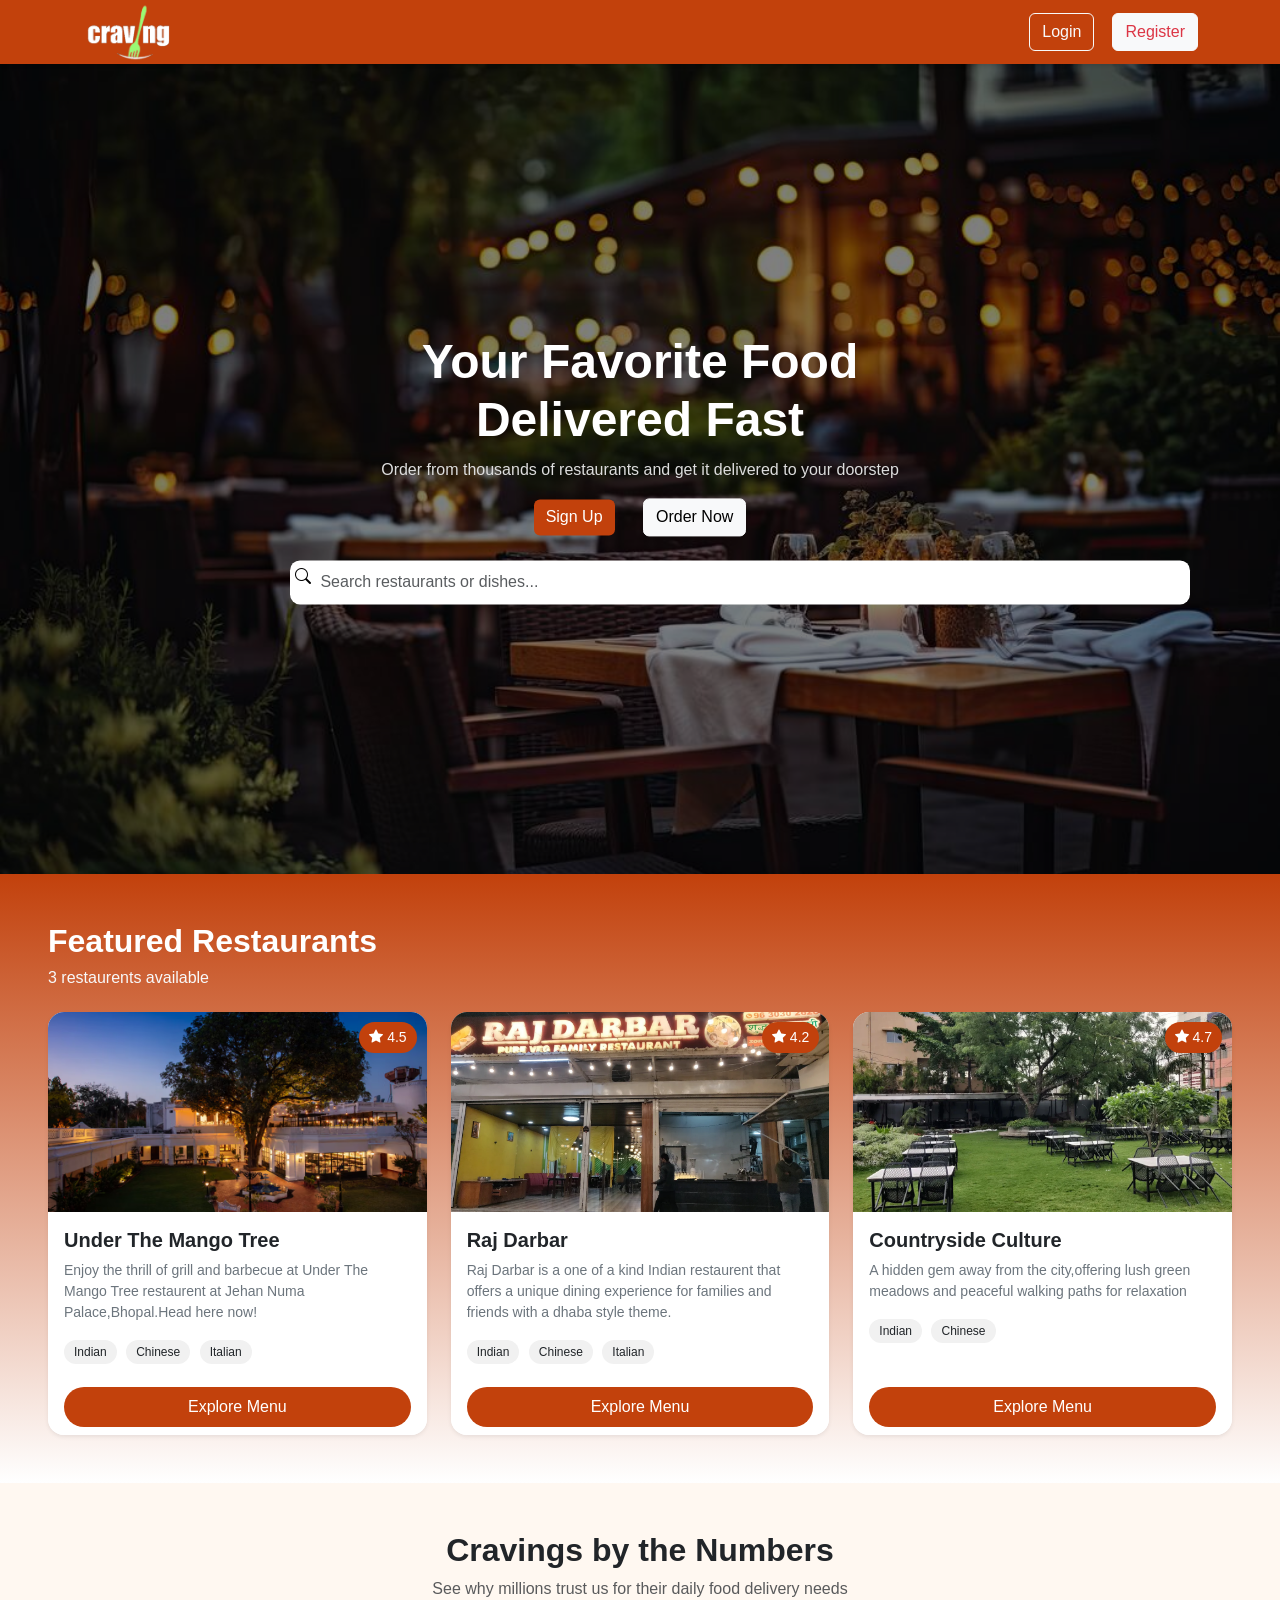
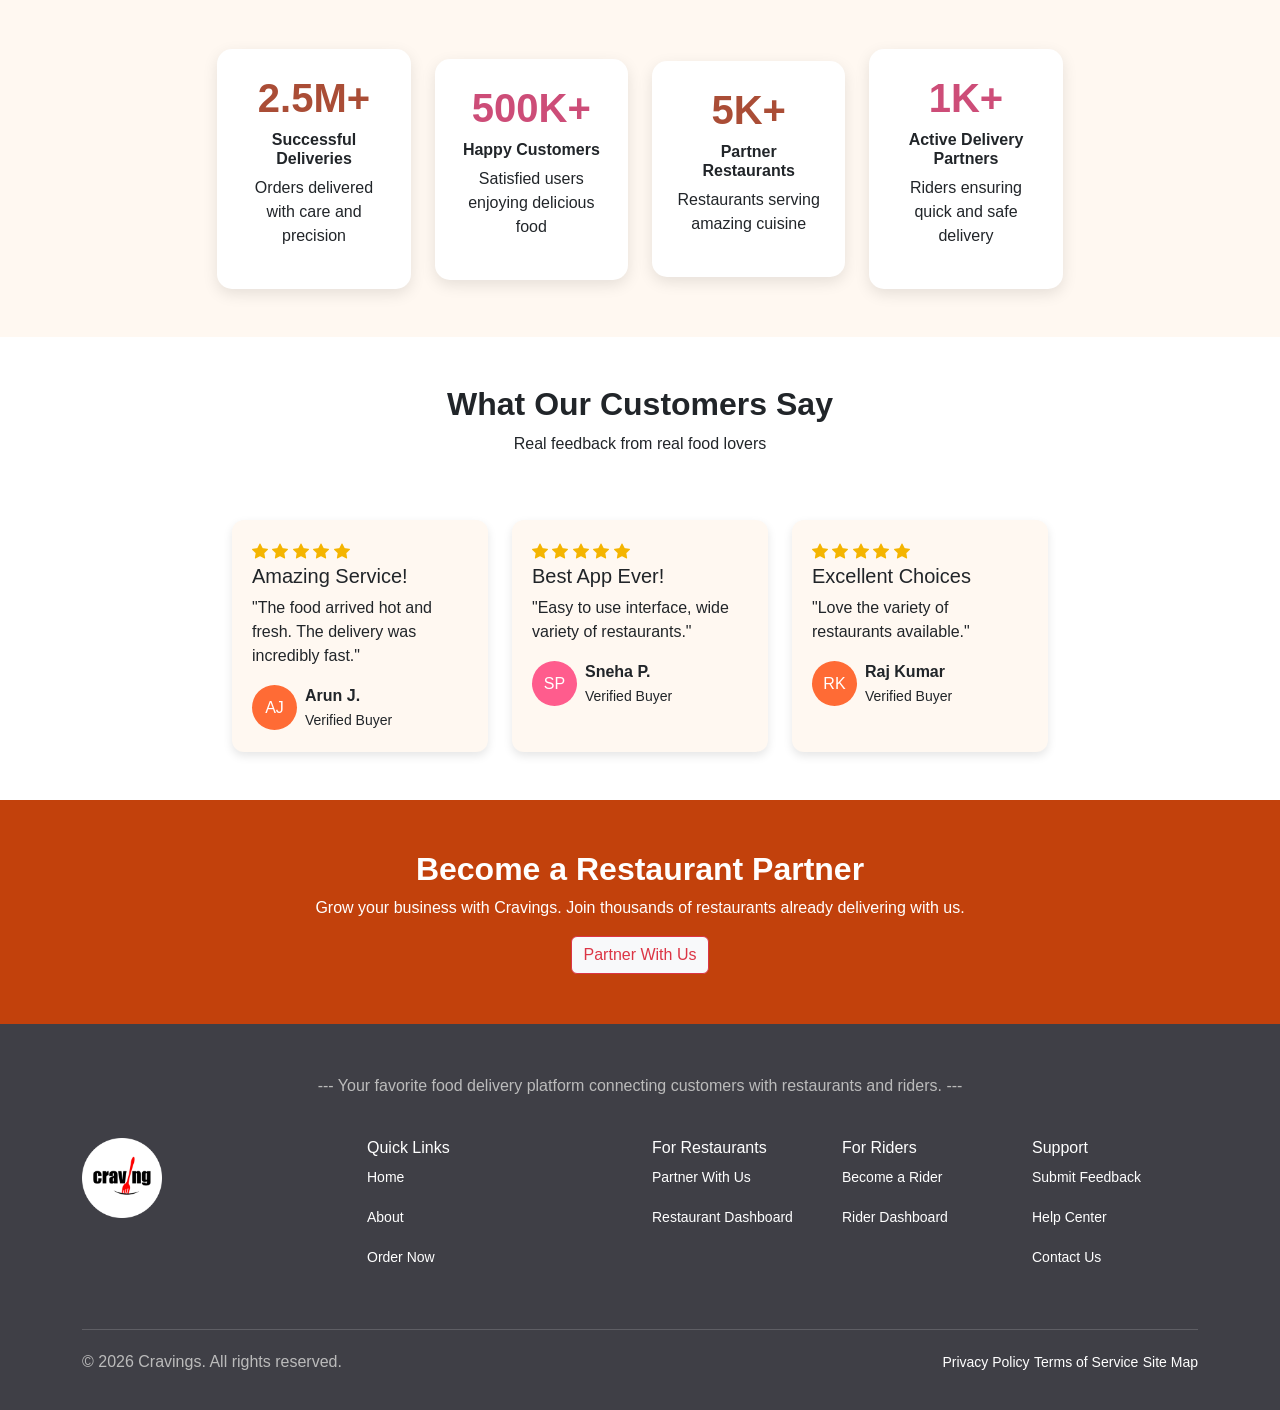
==== index.html @ a70c78db "Add initial HTML files and styles for user registration and site structure - Created order-now.html " ====
<!DOCTYPE html>
<html lang="en">
<head>
    <meta charset="UTF-8">
    <meta name="viewport" content="width=device-width, initial-scale=1.0">
    <title>Cravings</title>

    <!-- Bootstrap -->
    <link href="https://cdn.jsdelivr.net/npm/bootstrap@5.3.8/dist/css/bootstrap.min.css" rel="stylesheet">
    <link rel="stylesheet" href="https://cdn.jsdelivr.net/npm/bootstrap-icons@1.13.1/font/bootstrap-icons.min.css">

    <!-- Your CSS -->
    <link rel="stylesheet" href="style.css">
</head>

<body>
   <header class="navbar-custom sticky-top r">
  
  <div class="container d-flex justify-content-between align-items-center py-2">

    <!-- Logo -->
    <div class="logo">
      <img src="cravings.png" alt="logo" height="40">
    </div>

    <!-- Buttons -->
    <div class="auth-buttons">
      <a href="login.html" class="btn btn-outline-light me-2">
        Login
      </a>

      <a href="register.html" class="btn btn-light text-danger">
        Register
      </a>
    </div>

  </div>

</header>
<section class="hero">
    <img src="nightrestaurent image.jpeg" class="hero-img">
  <div class="overlay"></div>

  <div class="hero-content text-center">
    <h1>Your Favorite Food <br> Delivered Fast</h1>
    <p>Order from thousands of restaurants and get it delivered to your doorstep</p>

    
      <button class="btn btn-orange me-4 ">Sign Up</button>
      <button class="btn btn-light">Order Now</button>
  

    <!-- Search bar -->

    <div class="search-box mt-4 bg-white d-flex">
      <span class="icon"><i class="bi bi-search text-black "></i></span>
      <input type="text" placeholder=" Search restaurants or dishes..." class="form-control">
    </div>
    </div>
</section>


<section class="featured  p-5">

    <h2 class="mb-2 text-white"><b>Featured Restaurants</b></h2>
    <h6 class="text-light mb-4">3 restaurents available</h6>

    <div class="row g-4 ">

        <!-- Card 1 -->
        <div class="col-md-4">
            <div class="card h-100 shadow-sm ">
                <img src="1.avif" class="card-img-top">

                <div class="card-body">
                     <h5><b>Under The Mango Tree</b></h5>
                     <p>Enjoy the thrill of grill and barbecue at Under The Mango Tree restaurent at Jehan Numa Palace,Bhopal.Head here now!</p>
                      <div class="tags">
              <span>Indian</span>
              <span>Chinese</span>
              <span>Italian</span>
            </div>
                    <p class="rating text-white"><i class="bi bi-star-fill"></i> 4.5 </p>

                </div>

                <div class="card-footer bg-white border-0">
                    <button class="explore-btn p-2 w-100">Explore Menu</button>
                </div>
            </div>
        </div>

        <!-- Card 2 -->
        <div class="col-md-4">
            <div class="card h-100 shadow-sm">
                <img src="2.webp" class="card-img-top">

                <div class="card-body">
                    <h5 class="card-title"><b>Raj Darbar</b></h5>
                    <p>Raj Darbar is a one of a kind Indian restaurent that offers a unique dining experience for families and friends with a dhaba style theme.</p>
                     <div class="tags">
              <span>Indian</span>
              <span>Chinese</span>
              <span>Italian</span>
            </div>
                    <p class="rating text-white"><i class="bi bi-star-fill"></i> 4.2 </p>
                </div>

                <div class="card-footer bg-white border-0">
                    <button class="explore-btn  p-2 w-100">Explore Menu</button>
                </div>
            </div>
        </div>

        <!-- Card 3 -->
        <div class="col-md-4">
            <div class="card h-100 shadow-sm">
                <img src="3.webp" class="card-img-top">

                <div class="card-body">
                    <h5 class="card-title"><b>Countryside Culture</b></h5>
                    <p>A hidden gem away from the city,offering lush green meadows and peaceful walking paths for relaxation</p>
                     <div class="tags">
              <span>Indian</span>
              <span>Chinese</span>
      
            </div>
                    <p  class=" rating text-white"><i class="bi bi-star-fill"></i> 4.7 </p>
                </div>

                <div class="card-footer bg-white border-0">
                    <button class="explore-btn p-2 w-100">Explore Menu</button>
                </div>
            </div>
        </div>

    </div>

</section>

    

</section>
<!-- card section by k++ -->
<section  id="box2card" class="py-5  text-center ">
  <div class="container2 ">
    <h2><b>Cravings by the Numbers</b></h2>
    <p class="text-muted mb-5">
      See why millions trust us for their daily food delivery needs
    </p>

    <div id="cardhover" class="row g-4 align-items-center justify-content-center">

      <div class="col-md-2">
        <div class="box">
          <h2 class="orange2"><b>2.5M+</b></h2>
          <h6><b>Successful Deliveries</b></h6>
          <p>Orders delivered with care and precision</p>
        </div>
      </div>

      <div class="col-md-2">
        <div class="box">
          <h2 class="pink1"><b>500K+</b></h2>
          <h6><b>Happy Customers</b></h6>
          <p>Satisfied users enjoying delicious food</p>
        </div>
      </div>

      <div class="col-md-2">
        <div class="box">
          <h2 class="orange2"><b>5K+</b></h2>
          <h6><b>Partner Restaurants</b></h6>
          <p>Restaurants serving amazing cuisine</p>
        </div>
      </div>

      <div class="col-md-2">
        <div class="box">
          <h2 class="pink1"><b>1K+</b></h2>
          <h6><b>Active Delivery Partners</b></h6>
          <p>Riders ensuring quick and safe delivery</p>
        </div>
      </div>

    </div>
  </div>
</section>


<!-- Testimonials -->
<section class="testimonial-section py-5">
  <div class="container w-75 d-grid align-items-center justify-content-center">

    <div class="text-center mb-5">
      <h2 class="fw-bold">What Our Customers Say</h2>
      <p>Real feedback from real food lovers</p>
    </div>

    <div  class="row g-4 mx-5">

      <!-- Card 1 -->
      <div class="col-md-4">
        <div id="star1" class="testimonial-card">
          <div  class="stars ">
            <i class="bi bi-star-fill "></i>
            <i class="bi bi-star-fill "></i>
            <i class="bi bi-star-fill "></i>
            <i class="bi bi-star-fill "></i>
            <i class="bi bi-star-fill "></i>
          </div>

          <h5>Amazing Service!</h5>
          <p>"The food arrived hot and fresh. The delivery was incredibly fast."</p>

          <div class="d-flex align-items-center mt-3">
            <div class="user-icon orange">AJ</div>
            <div class="ms-2">
              <strong>Arun J.</strong><br>
              <small>Verified Buyer</small>
            </div>
          </div>
        </div>
      </div>

      <!-- Card 2 -->
      <div class="col-md-4">
        <div id="star2" class="testimonial-card">
          <div class="stars">
            <i class="bi bi-star-fill "></i>
            <i class="bi bi-star-fill"></i>
            <i class="bi bi-star-fill"></i>
            <i class="bi bi-star-fill"></i>
            <i class="bi bi-star-fill"></i>
          </div>

          <h5>Best App Ever!</h5>
          <p>"Easy to use interface, wide variety of restaurants."</p>

          <div class="d-flex align-items-center mt-3">
            <div class="user-icon pink">SP</div>
            <div class="ms-2">
              <strong>Sneha P.</strong><br>
              <small>Verified Buyer</small>
            </div>
          </div>
        </div>
      </div>

      <!-- Card 3 -->
      <div class="col-md-4">
        <div id="star3" class="testimonial-card">
          <div class="stars">
        <i class="bi bi-star-fill"></i>
        <i class="bi bi-star-fill"></i>
        <i class="bi bi-star-fill"></i>
        <i class="bi bi-star-fill"></i>
        <i class="bi bi-star-fill"></i>
          </div>

          <h5>Excellent Choices</h5>
          <p>"Love the variety of restaurants available."</p>

          <div class="d-flex align-items-center mt-3">
            <div class="user-icon orange">RK</div>
            <div class="ms-2">
              <strong>Raj Kumar</strong><br>
              <small>Verified Buyer</small>
            </div>
          </div>
        </div>
      </div>

    </div>
  </div>
</section>

<!-- Partner Section -->
<section class="partner-section text-center">
  <h2>Become a Restaurant Partner</h2>
  <p>Grow your business with Cravings. Join thousands of restaurants already delivering with us.</p>
  <button class="btn btn-outline-danger bg-light">Partner With Us</button>

</section>








<footer class="footer">
  <div class="container">

    <div class="row">
         <div class="text-center mb-4">
        <p>--- Your favorite food delivery platform connecting customers with restaurants and riders. ---</p>
      </div>

      <!-- Logo -->
      <div class="col-md-3 mb-4">
        <img src="footer.png" alt="footer-logo" width="80">
      </div>
     

      <!-- Quick Links -->
      <div class="col-md-3 mb-4">
        <h6>Quick Links</h6>
        <p><a href="#">Home</a></p>
        <p><a href="#">About</a></p>
        <p><a href="#">Order Now</a></p>
      </div>

      <!-- Restaurants -->
      <div class="col-md-2 mb-4">
        <h6>For Restaurants</h6>
        <p><a href="#">Partner With Us</a></p>
        <p><a href="#">Restaurant Dashboard</a></p>
      </div>

      <!-- Riders -->
      <div class="col-md-2 mb-4">
        <h6>For Riders</h6>
        <p><a href="#">Become a Rider</a></p>
        <p><a href="#">Rider Dashboard</a></p>
      </div>

      <!-- Support -->
      <div class="col-md-2 mb-4">
        <h6>Support</h6>
        <p><a href="#">Submit Feedback</a></p>
        <p><a href="#">Help Center</a></p>
        <p><a href="#">Contact Us</a></p>
      </div>

    </div>

    <!-- Divider -->
    <hr>

    <!-- Bottom Row -->
    <div class="d-flex justify-content-between flex-wrap footer-bottom">
      <p>© 2026 Cravings. All rights reserved.</p>

      <div>
        <a href="#">Privacy Policy</a>
        <a href="#">Terms of Service</a>
        <a href="#">Site Map</a>
      </div>
    </div>

  </div>
</footer>





<!-- Bootstrap JS -->
<script src="https://cdn.jsdelivr.net/npm/bootstrap@5.3.8/dist/js/bootstrap.bundle.min.js"></script>


</body>
</html>
---- style.css ----
/* Navbar */
:root {
  --color-primary: #c2410c; /* Brand orange-red */
  --color-primary-content: #ffffff; /* Text on primary background */
  --color-secondary: #6b7280; /* Muted gray text */
  --color-neutral: #3f3f46; /* Dark sections (footer, bars) */
  --color-neutral-content: #f4f4f5; /* Text on dark backgrounds */
  --color-base-100: #fff8f1; /* Warm white page background */
  --color-base-200: #f5ede5; /* Slightly darker warm white */
  --color-base-300: #e7d9c9; /* Borders and dividers */
  --color-base-content: #2d1b10; /* Default dark text */
  --color-error: #ef4444; /* Red for error states */
  --color-success: #22c55e; /* Green for success states */
}

* {
  margin: 0;
  padding: 0;
  font-family: "Inter", sans-serif;
}
.navbar-custom {
  display: flex;
  justify-content: space-between;
  align-items: center;
  padding: 5px 60px;
  background: var(--color-primary);
  box-shadow: 0 2px 3px rgba(0, 0, 0, 0.1);
  height: 64px;
}

.logo img {
  height: 60px;
}
#logoImagew {
  height: 56px;
}
.auth-buttons {
  display: flex;
  gap: 10px;
}
#box2card {
  background: #fff8f1;
}
#cardhover {
  div {
    div {
      transition:
        transform 0.3s ease,
        box-shadow 0.3s ease;
      cursor: pointer;
    }
    div:hover {
      transform: scale(1.01); /* slight zoom */
      box-shadow: 0 10px 25px rgba(0, 0, 0, 0.2);
    }
  }
}
/* #starcard {
  div {
    div {
      background: #fff8f1;
    }
  }
} */
#star1,
#star2,
#star3 {
  background: #fff8f1;
  transition:
    transform 0.3s ease,
    box-shadow 0.3s ease;
  cursor: pointer;
}

#star1:hover,
#star2:hover,
#star3:hover {
  transform: scale(1.01); /* slight zoom */
  box-shadow: 0 10px 25px rgba(0, 0, 0, 0.2);
}

/* ===================== HERO SECTION ===================== */
.hero {
  position: relative;
  height: 90vh;
  overflow: hidden;
  display: flex;
  align-items: center;
  justify-content: center;
}

.hero-img {
  width: 100%;
  height: 100%;
  object-fit: cover;
}

/* overlay */
.overlay {
  position: absolute;
  width: 100%;
  height: 100%;
  background: rgba(0, 0, 0, 0.5);
}

/* content */
.hero-content {
  position: absolute;
  top: 50%;
  left: 50%;
  transform: translate(-50%, -50%);
  color: white;
  text-align: center;
  max-width: 700px;
}

.hero-content h1 {
  font-size: 3rem;
  font-weight: bold;
}

.hero-content p {
  margin-top: 10px;
  color: #ddd;
}

/* buttons */
.btn-orange {
  background-color: var(--color-primary);
  color: white;
  border: none;
}

.btn-orange:hover {
  background-color: #e55a00;
}

/* search */
.search-box {
  width: 100vh;
  border-radius: 10px;
  padding: 5px;
}

.search-box input {
  border: none;
  padding: 5px;
}

/* ===================== FEATURED SECTION ===================== */
.featured {
  background:linear-gradient(180deg, var(--color-primary), var(--color-primary-content)); /* base-200 */
}

/* cards */
.card {
  border: none;
  border-radius: 16px;
  overflow: hidden;
  transition: 0.3s ease;
}

.card:hover {
  transform: translateY(-6px);
}

/* image wrapper */
.card-img-wrapper {
  position: relative;
}

.card-img-top {
  height: 200px;
  width: 100%;
  object-fit: cover;
}

/* rating on image */
.rating {
  position: absolute;
  top: 10px;
  right: 10px;
  background: var(--color-primary);
  color: white;
  padding: 5px 10px;
  border-radius: 20px;
  font-size: 13px;
}

/* content */
.card-body h5 {
  font-weight: 600;
}

.card-body p {
  font-size: 14px;
  color: #6c757d;
}

/* tags */
.tags span {
  background: #f1f1f1;
  padding: 5px 10px;
  border-radius: 20px;
  margin-right: 5px;
  font-size: 12px;
}

/* button */
.explore-btn {
  background: var(--color-primary);
  color: white;
  border: none;
  border-radius: 25px;
  padding: 10px;
  transition: 0.3s;
}

.explore-btn:hover {
  background: #e55a00;
}

/* ===================== NUMBERS SECTION ===================== */
.box {
  background: white;
  padding: 25px;
  border-radius: 15px;
  box-shadow: 0 5px 15px rgba(0, 0, 0, 0.1);
}

.orange2 {
  color: #aa4d36;
  font-size: 40px;
}

.pink1 {
  color: #cd4d78;
  font-size: 40px;
}

/* ===================== TESTIMONIAL ===================== */
.testimonial-card {
  background: #fff;
  padding: 20px;
  border-radius: 12px;
  box-shadow: 0 4px 10px rgba(0, 0, 0, 0.1);
  height: 100%;
}

.stars {
  color: #f4b400;
}

/* user */
.user-icon {
  width: 45px;
  height: 45px;
  border-radius: 50%;
  display: flex;
  align-items: center;
  justify-content: center;
  color: #fff;
}

.orange {
  background-color: #ff6b35;
}

.pink {
  background-color: #ff5c8d;
}

/* ===================== PARTNER ===================== */
.partner-section {
  background: var(--color-primary);
  color: #fff;
  padding: 50px 20px;
}

.partner-section h2 {
  font-weight: bold;
}

/* ===================== FOOTER ===================== */
.footer {
  background-color: var(--color-neutral);
  color: #bbb;
  padding: 50px 0 20px;
}

.footer h6 {
  color: #fff;
}

.footer a {
  color: #fff;
  text-decoration: none;
  font-size: 14px;
}

.footer a:hover {
  color: var(--color-primary);
}

.footer hr {
  margin: 20px 0;
}

/* ===================== RESPONSIVE ===================== */
@media (max-width: 768px) {
  .hero-content h1 {
    font-size: 2rem;
  }

  .search-box {
    width: 90%;
  }
}
/*=======================login section ==================*/
#formbox {
  color: #c2410c;
}

.form-control:focus {
  border-color: #c2410c; /* border color */
  box-shadow: 0 0 0 0.1rem rgba(255, 38, 38,1); /* glow effect */
}

/* LOGIN CARD ON IMAGE */
.login-card {
  position: absolute;
  left: 8%;
  top: 20%;
  width: 450px;
  padding: 25px;

  background: white;
  border-radius: 12px;
}

/* Inputs */
.form-control {
  border-radius: 8px;
}

/* Button */
.login-btn {
  background: var(--color-primary);
  color: white;
  border-radius: 8px;
  padding: 10px;
}

.login-btn:hover {
  background: #c24d3f;
}
#box1 {
  height: 80vh;
}
/* Background Image */
.bg-image {
  height: 100vh;
  background: url("login.jpg") center/cover no-repeat;
  position: relative;
}

/* Dark Overlay */
.bg-image::before {
  content: "";
  position: absolute;
  inset: 0;
  background: rgba(0, 0, 0, 0.5);
}
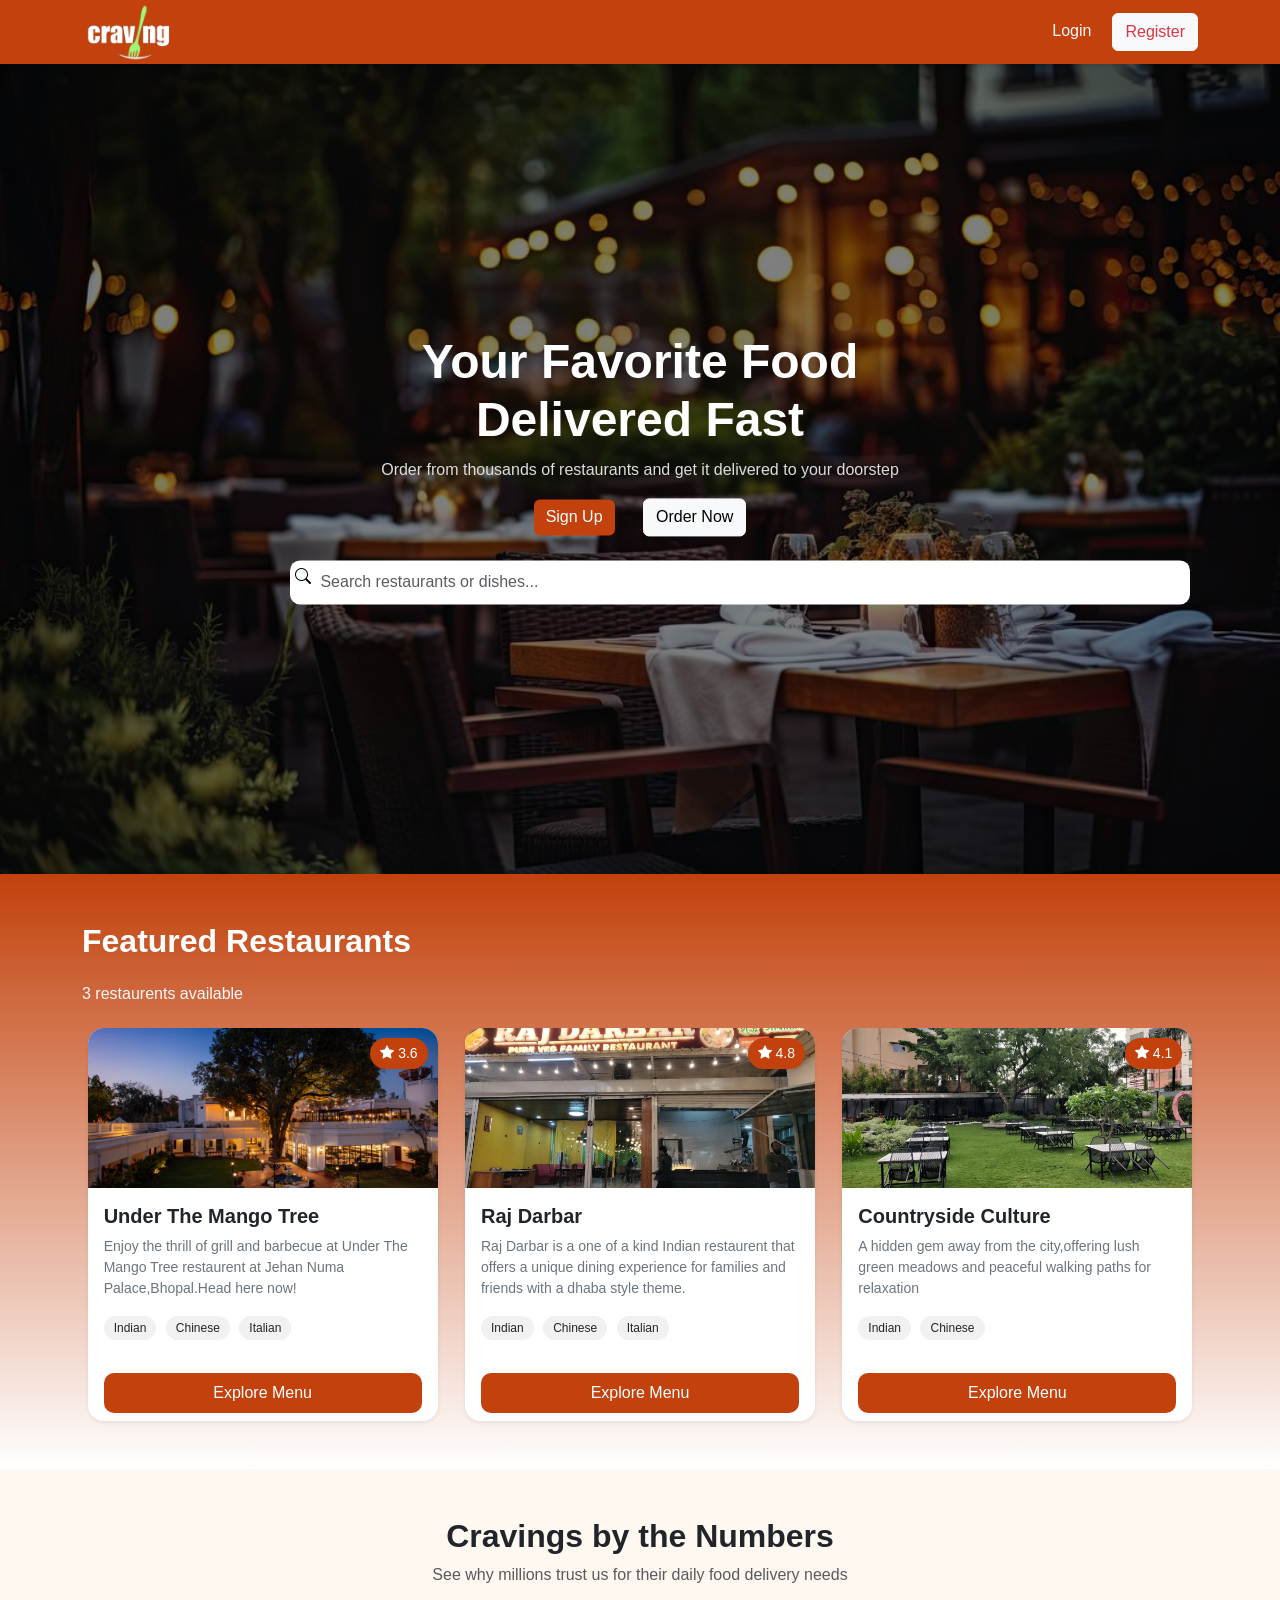
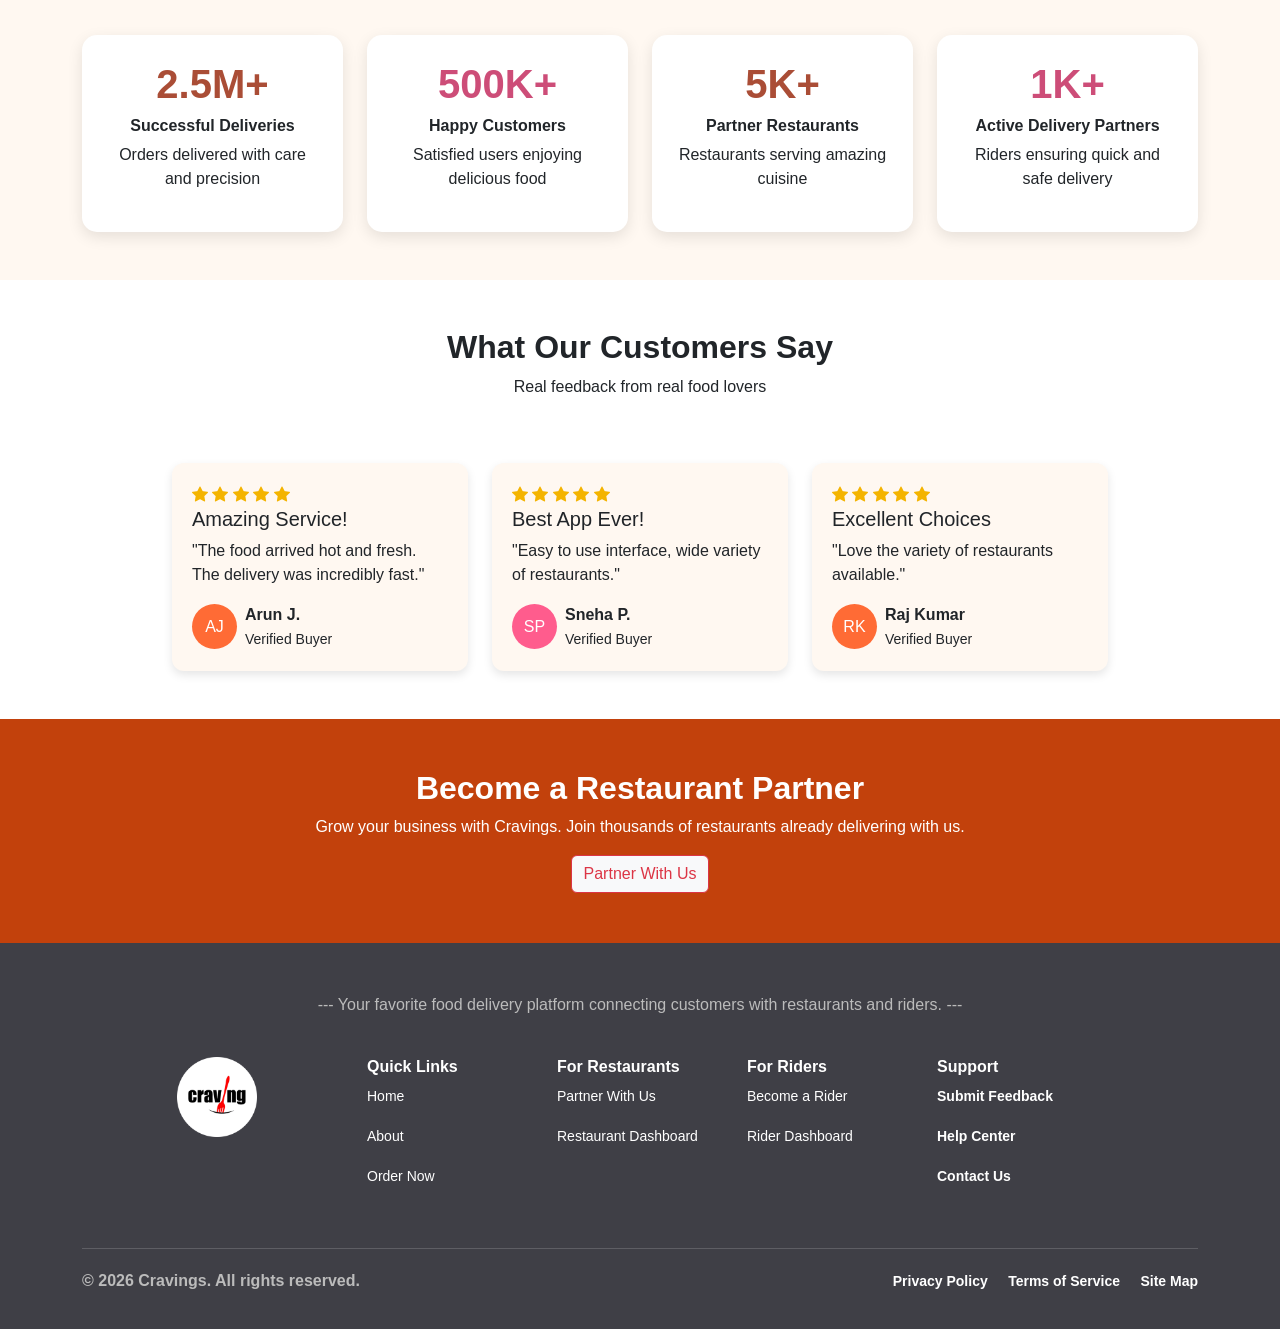
==== commit 3ff31416: "register.html" ====
--- a/index.html
+++ b/index.html
@@ -14,9 +14,9 @@
 </head>
 
 <body>
-   <header class="navbar-custom sticky-top r">
+   <header class="navbar-custom sticky-top ">
   
-  <div class="container d-flex justify-content-between align-items-center py-2">
+  <div class="container d-flex justify-content-between align-items-center ">
 
     <!-- Logo -->
     <div class="logo">
@@ -25,7 +25,7 @@
 
     <!-- Buttons -->
     <div class="auth-buttons">
-      <a href="login.html" class="btn btn-outline-light me-2">
+      <a href="login.html"  class="btn btn-outline-light border-0 me-1">
         Login
       </a>
 
@@ -60,15 +60,15 @@
 </section>
 
 
-<section class="featured  p-5">
-
-    <h2 class="mb-2 text-white"><b>Featured Restaurants</b></h2>
+<section class="featured  py-5">
+  <div class="container">
+    <h2 class="mb-4  text-white"><b>Featured Restaurants</b></h2>
     <h6 class="text-light mb-4">3 restaurents available</h6>
 
-    <div class="row g-4 ">
+    <div class="row g-3">
 
         <!-- Card 1 -->
-        <div class="col-md-4">
+        <div class="col-12 col-md-6 col-lg-4">
             <div class="card h-100 shadow-sm ">
                 <img src="1.avif" class="card-img-top">
 
@@ -80,7 +80,7 @@
               <span>Chinese</span>
               <span>Italian</span>
             </div>
-                    <p class="rating text-white"><i class="bi bi-star-fill"></i> 4.5 </p>
+                    <p class="rating text-white"><i class="bi bi-star-fill"></i> 3.6 </p>
 
                 </div>
 
@@ -91,7 +91,7 @@
         </div>
 
         <!-- Card 2 -->
-        <div class="col-md-4">
+        <div class="col-12 col-md-6 col-lg-4">
             <div class="card h-100 shadow-sm">
                 <img src="2.webp" class="card-img-top">
 
@@ -103,7 +103,7 @@
               <span>Chinese</span>
               <span>Italian</span>
             </div>
-                    <p class="rating text-white"><i class="bi bi-star-fill"></i> 4.2 </p>
+                    <p class="rating text-white"><i class="bi bi-star-fill"></i> 4.8 </p>
                 </div>
 
                 <div class="card-footer bg-white border-0">
@@ -113,7 +113,7 @@
         </div>
 
         <!-- Card 3 -->
-        <div class="col-md-4">
+        <div class="col-12 col-md-6 col-lg-4">
             <div class="card h-100 shadow-sm">
                 <img src="3.webp" class="card-img-top">
 
@@ -125,7 +125,7 @@
               <span>Chinese</span>
       
             </div>
-                    <p  class=" rating text-white"><i class="bi bi-star-fill"></i> 4.7 </p>
+                    <p  class=" rating text-white"><i class="bi bi-star-fill"></i> 4.1 </p>
                 </div>
 
                 <div class="card-footer bg-white border-0">
@@ -135,15 +135,15 @@
         </div>
 
     </div>
+    </div>
 
 </section>
 
     
 
-</section>
 <!-- card section by k++ -->
 <section  id="box2card" class="py-5  text-center ">
-  <div class="container2 ">
+  <div class="container ">
     <h2><b>Cravings by the Numbers</b></h2>
     <p class="text-muted mb-5">
       See why millions trust us for their daily food delivery needs
@@ -151,7 +151,7 @@
 
     <div id="cardhover" class="row g-4 align-items-center justify-content-center">
 
-      <div class="col-md-2">
+      <div class="col-12 col-md-6 col-lg-3">
         <div class="box">
           <h2 class="orange2"><b>2.5M+</b></h2>
           <h6><b>Successful Deliveries</b></h6>
@@ -159,7 +159,7 @@
         </div>
       </div>
 
-      <div class="col-md-2">
+      <div class="col-12 col-md-6 col-lg-3">
         <div class="box">
           <h2 class="pink1"><b>500K+</b></h2>
           <h6><b>Happy Customers</b></h6>
@@ -167,7 +167,7 @@
         </div>
       </div>
 
-      <div class="col-md-2">
+      <div class="col-12 col-md-6 col-lg-3">
         <div class="box">
           <h2 class="orange2"><b>5K+</b></h2>
           <h6><b>Partner Restaurants</b></h6>
@@ -175,7 +175,7 @@
         </div>
       </div>
 
-      <div class="col-md-2">
+      <div class="col-12 col-md-6 col-lg-3">
         <div class="box">
           <h2 class="pink1"><b>1K+</b></h2>
           <h6><b>Active Delivery Partners</b></h6>
@@ -197,10 +197,10 @@
       <p>Real feedback from real food lovers</p>
     </div>
 
-    <div  class="row g-4 mx-5">
+    <div  class="row g-4 ">
 
       <!-- Card 1 -->
-      <div class="col-md-4">
+      <div class="col-12 col-md-6 col-lg-4">
         <div id="star1" class="testimonial-card">
           <div  class="stars ">
             <i class="bi bi-star-fill "></i>
@@ -293,42 +293,42 @@
 <footer class="footer">
   <div class="container">
 
-    <div class="row">
+    <div class="row justify-content-center">
          <div class="text-center mb-4">
         <p>--- Your favorite food delivery platform connecting customers with restaurants and riders. ---</p>
       </div>
 
       <!-- Logo -->
-      <div class="col-md-3 mb-4">
+      <div class="col-md-2 mb-4">
         <img src="footer.png" alt="footer-logo" width="80">
       </div>
      
 
       <!-- Quick Links -->
-      <div class="col-md-3 mb-4">
-        <h6>Quick Links</h6>
-        <p><a href="#">Home</a></p>
-        <p><a href="#">About</a></p>
-        <p><a href="#">Order Now</a></p>
+      <div class="col-md-2 mb-4">
+        <h6><b>Quick Links</b></h6>
+        <p><a href="index.html">Home</a></p>
+        <p><a href="about.html">About</a></p>
+        <p><a href="order-now.html">Order Now</a></p>
       </div>
 
       <!-- Restaurants -->
       <div class="col-md-2 mb-4">
-        <h6>For Restaurants</h6>
+        <h6><b>For Restaurants</b></h6>
         <p><a href="#">Partner With Us</a></p>
         <p><a href="#">Restaurant Dashboard</a></p>
       </div>
 
       <!-- Riders -->
       <div class="col-md-2 mb-4">
-        <h6>For Riders</h6>
+        <h6><b>For Riders</b></h6>
         <p><a href="#">Become a Rider</a></p>
         <p><a href="#">Rider Dashboard</a></p>
       </div>
 
       <!-- Support -->
       <div class="col-md-2 mb-4">
-        <h6>Support</h6>
+        <h6><b>Support<b></b></h6>
         <p><a href="#">Submit Feedback</a></p>
         <p><a href="#">Help Center</a></p>
         <p><a href="#">Contact Us</a></p>
@@ -336,17 +336,19 @@
 
     </div>
 
+    
     <!-- Divider -->
-    <hr>
+    <hr class="line">
+    
 
     <!-- Bottom Row -->
-    <div class="d-flex justify-content-between flex-wrap footer-bottom">
+    <div class=" footer-link d-flex justify-content-between footer-bottom">
       <p>© 2026 Cravings. All rights reserved.</p>
 
       <div>
-        <a href="#">Privacy Policy</a>
-        <a href="#">Terms of Service</a>
-        <a href="#">Site Map</a>
+        <a href="privacy-policy.html" class="me-3">Privacy Policy</a>
+        <a href="terms-of-service.html" class="me-3">Terms of Service</a>
+        <a href="sitemap.html">Site Map</a>
       </div>
     </div>
 
--- a/style.css
+++ b/style.css
@@ -17,18 +17,18 @@
   margin: 0;
   padding: 0;
   font-family: "Inter", sans-serif;
+
 }
 .navbar-custom {
   display: flex;
-  justify-content: space-between;
-  align-items: center;
-  padding: 5px 60px;
+  padding: 10px 40px;
   background: var(--color-primary);
   box-shadow: 0 2px 3px rgba(0, 0, 0, 0.1);
   height: 64px;
 }
 
 .logo img {
+  margin-right: 40px;
   height: 60px;
 }
 #logoImagew {
@@ -36,7 +36,7 @@
 }
 .auth-buttons {
   display: flex;
-  gap: 10px;
+  gap:5px;
 }
 #box2card {
   background: #fff8f1;
@@ -157,7 +157,9 @@
   border: none;
   border-radius: 16px;
   overflow: hidden;
+  width:350px;
   transition: 0.3s ease;
+  margin:auto;
 }
 
 .card:hover {
@@ -211,7 +213,7 @@
   background: var(--color-primary);
   color: white;
   border: none;
-  border-radius: 25px;
+  border-radius: 10px;
   padding: 10px;
   transition: 0.3s;
 }
@@ -306,6 +308,7 @@
   margin: 20px 0;
 }
 
+
 /* ===================== RESPONSIVE ===================== */
 @media (max-width: 768px) {
   .hero-content h1 {
@@ -316,6 +319,72 @@
     width: 90%;
   }
 }
+.card-img-top {
+    width: 100%;
+    height: 160px;
+    object-fit: cover;
+}
+.card {
+    margin-bottom: 10px;
+}
+
+
+/* Mobile adjustments */
+@media (max-width: 576px) {
+    .card-img-top {
+        height: 150px;
+    }
+
+    .card-body p {
+        font-size: 13px;
+    }
+
+    .explore-btn {
+        font-size: 13px;
+        padding: 6px;
+
+    }
+    .card {
+        max-width: 95%;
+        margin: auto;
+      }
+      .tags {
+    display: flex;
+    flex-wrap: wrap;
+    gap: 5px;
+}
+
+.tags span {
+    font-size: 12px;
+    padding: 2px 6px;
+    background: #eee;
+    border-radius: 5px;
+}
+}
+
+
+@media (max-width: 576px) {
+    .box {
+        padding: 15px;
+    }
+
+    .box h2 {
+        font-size: 24px;
+    }
+
+    .box h6 {
+        font-size: 14px;
+    }
+
+    .box p {
+        font-size: 13px;
+    }
+}
+
+@media(max-width:576px)
+{
+
+}
 /*=======================login section ==================*/
 #formbox {
   color: #c2410c;
@@ -325,14 +394,25 @@
   border-color: #c2410c; /* border color */
   box-shadow: 0 0 0 0.1rem rgba(255, 38, 38,1); /* glow effect */
 }
-
+.image-section{
+   position: relative;
+    height: 100vh;   /* FULL screen height */
+    overflow: hidden;
+}
+.image-section img {
+    width: 100%;
+    height: 100vh;
+    object-fit: cover;
+    display: block;
+}
 /* LOGIN CARD ON IMAGE */
 .login-card {
   position: absolute;
   left: 8%;
-  top: 20%;
-  width: 450px;
+  top: 10%;
+   width: 350px;
   padding: 25px;
+
 
   background: white;
   border-radius: 12px;
@@ -357,17 +437,63 @@
 #box1 {
   height: 80vh;
 }
-/* Background Image */
-.bg-image {
-  height: 100vh;
-  background: url("login.jpg") center/cover no-repeat;
+
+@media (max-width: 576px) {
+
+    .login-card {     
+        transform: none;
+        margin: 20px auto;
+        max-width: 90%;
+    }
+
+    .image-section img {
+        height: 90vh;
+    }
+
+    .login-card h2 {
+        font-size: 20px;
+    }
+
+    .login-card p {
+        font-size: 13px;
+    }
+
+    .form-control {
+        font-size: 14px;
+        padding: 8px;
+    }
+
+    .login-btn {
+        font-size: 14px;
+        padding: 8px;
+    }
+}
+#welcome{
+  color:#c24d3f
+}
+.register-btn{
+  color:#c2410c;
+  border: 0;
+}
+
+/* Section Background */
+.register-section {
+  background: url('login.jpg') no-repeat center center/cover;
+  min-height: 100vh;
   position: relative;
 }
 
-/* Dark Overlay */
-.bg-image::before {
-  content: "";
-  position: absolute;
-  inset: 0;
-  background: rgba(0, 0, 0, 0.5);
-}
+
+/* Card */
+.register-card {
+  position: relative;
+  z-index: 2;
+  border-radius: 12px;
+}
+
+/* Mobile fix */
+@media (max-width: 768px) {
+  .right-align {
+    justify-content: center !important;
+  }
+}
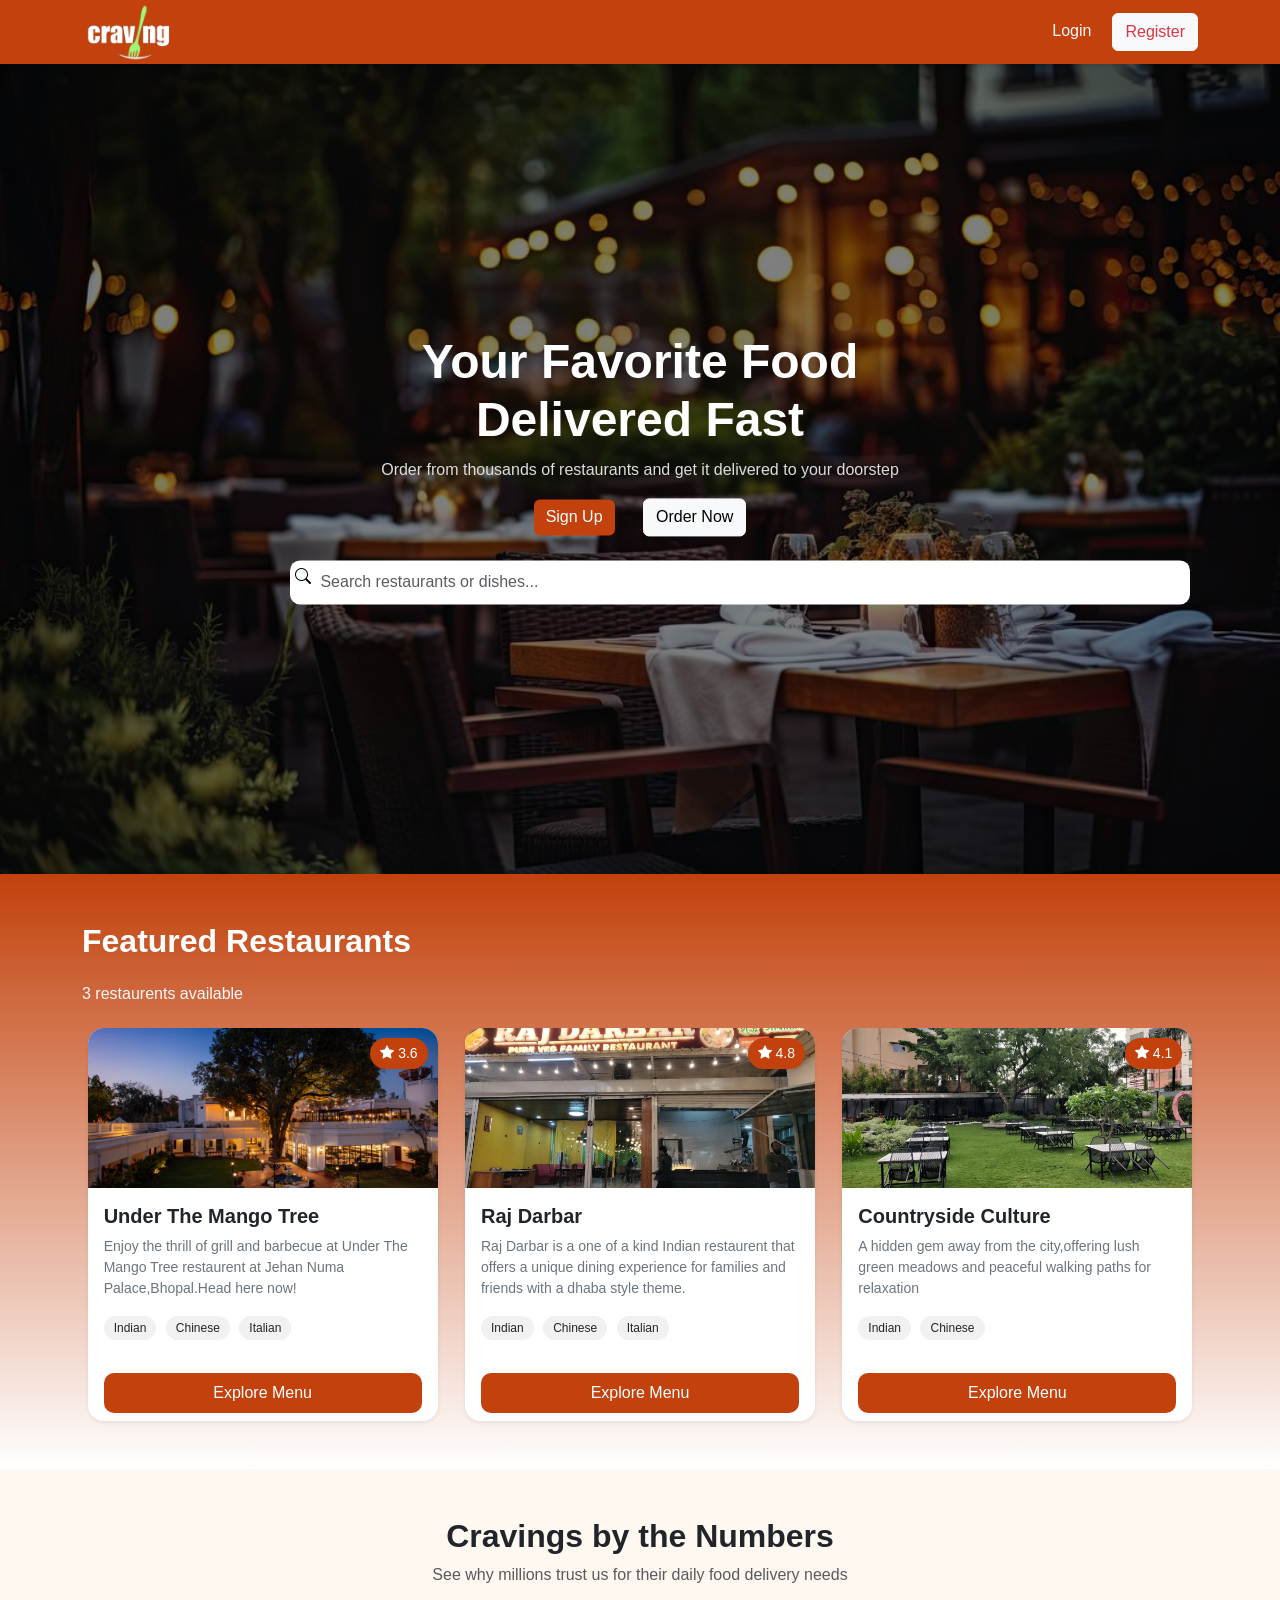
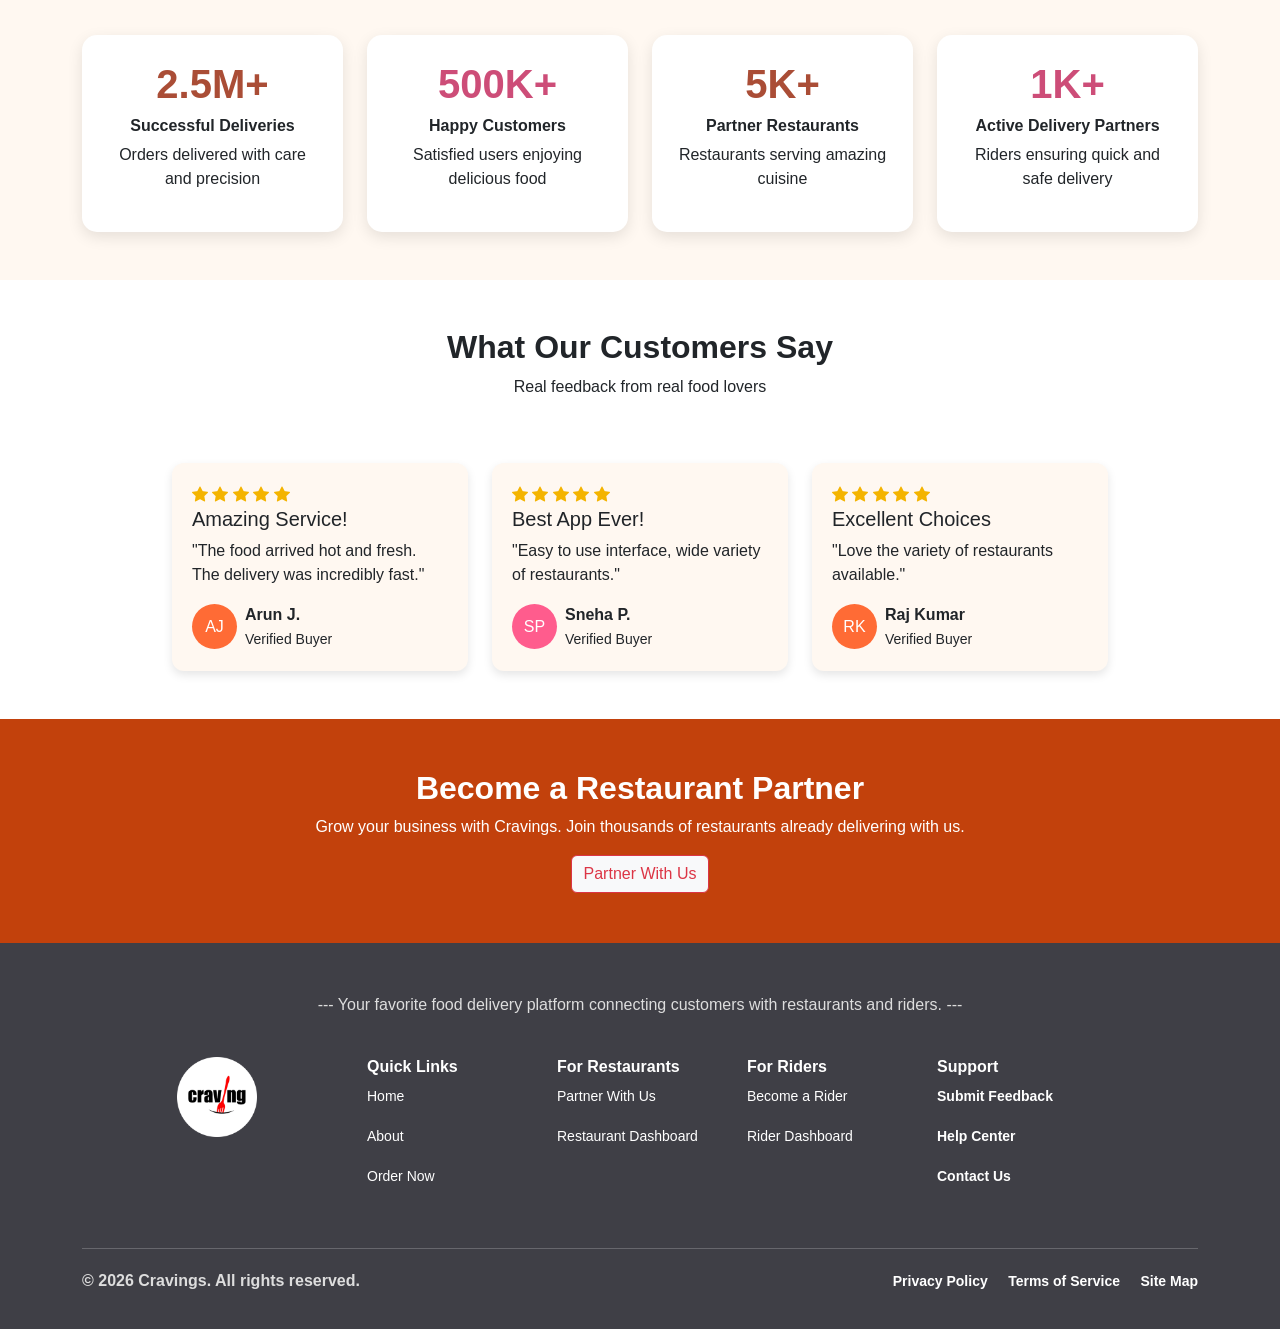
==== commit 1a810504: "Enhance sitemap and index layout with new sections and styles; add restaurant image" ====
--- a/index.html
+++ b/index.html
@@ -72,30 +72,30 @@
             <div class="card h-100 shadow-sm ">
                 <img src="1.avif" class="card-img-top">
 
-                <div class="card-body">
-                     <h5><b>Under The Mango Tree</b></h5>
-                     <p>Enjoy the thrill of grill and barbecue at Under The Mango Tree restaurent at Jehan Numa Palace,Bhopal.Head here now!</p>
-                      <div class="tags">
+        <div class="card-body">
+             <h5><b>Under The Mango Tree</b></h5>
+           <p>Enjoy the thrill of grill and barbecue at Under The Mango Tree restaurent at Jehan Numa Palace,Bhopal.Head here now!</p>
+            <div class="tags">
               <span>Indian</span>
               <span>Chinese</span>
               <span>Italian</span>
             </div>
-                    <p class="rating text-white"><i class="bi bi-star-fill"></i> 3.6 </p>
-
-                </div>
-
-                <div class="card-footer bg-white border-0">
-                    <button class="explore-btn p-2 w-100">Explore Menu</button>
-                </div>
-            </div>
+    <p class="rating text-white"><i class="bi bi-star-fill"></i> 3.6 </p>
+
+    </div>
+
+     <div class="card-footer bg-white border-0">
+      <button class="explore-btn p-2 w-100">Explore Menu</button>
+        </div>
+       </div>
         </div>
 
         <!-- Card 2 -->
         <div class="col-12 col-md-6 col-lg-4">
-            <div class="card h-100 shadow-sm">
-                <img src="2.webp" class="card-img-top">
-
-                <div class="card-body">
+      <div class="card h-100 shadow-sm">
+       <img src="2.webp" class="card-img-top">
+
+        <div class="card-body">
                     <h5 class="card-title"><b>Raj Darbar</b></h5>
                     <p>Raj Darbar is a one of a kind Indian restaurent that offers a unique dining experience for families and friends with a dhaba style theme.</p>
                      <div class="tags">
--- a/style.css
+++ b/style.css
@@ -75,7 +75,7 @@
 #star1:hover,
 #star2:hover,
 #star3:hover {
-  transform: scale(1.01); /* slight zoom */
+  transform: scale(1.01); 
   box-shadow: 0 10px 25px rgba(0, 0, 0, 0.2);
 }
 
@@ -286,7 +286,7 @@
 /* ===================== FOOTER ===================== */
 .footer {
   background-color: var(--color-neutral);
-  color: #bbb;
+  color: #ddd;
   padding: 50px 0 20px;
 }
 
@@ -496,4 +496,89 @@
   .right-align {
     justify-content: center !important;
   }
+  
+
+  
+ 
+.sitemap-hero{
+    position: relative;
+    height: 320px;
+    background: url('restaurent.avif') center/cover no-repeat;
+}
+
+.sitemap-hero::before{
+    content:"";
+    position:absolute;
+    inset:0;
+    background:rgba(0,0,0,0.65);
+}
+
+/* CENTER CONTENT */
+.hero-content1{
+   
+    position: absolute;
+    top: 50%;
+    left: 50%;
+    transform: translate(-50%, -50%); /* PERFECT CENTER */
+    text-align: center;
+    z-index: 2;
+    color: #fff;
+}
+.hero-icon i{
+    color: #c2410c;
+    font-size:50px;
+}
+.hero-content h1{
+    font-weight:700;
+    font-size:50px;
+}
+.hero-content1 span{
+  color:#c2410c;
+}
+
+.hero-content p{
+    opacity:0.85;
+    font-size:15px;
+}
+
+/* RESPONSIVE TUNING */
+@media (max-width:768px){
+    .sitemap-hero{
+        height:260px;
+    }
+
+    .hero-content h1{
+        font-size:30px;
+    }
+}
+
+@media (max-width:576px){
+    .sitemap-hero{
+        height:220px;
+    }
+
+    .hero-content h1{
+        font-size:26px;
+    }
+
+    .hero-content p{
+        font-size:13px;
+    }
+}
+}
+.partner-section1{
+  text-decoration: none;
+}
+.text{
+  color:#c2410c
+}
+.visit{
+  text-decoration: none;
+}
+.list-unstyled{
+  color:#c2410c
+}
+.section-title{
+  font-size: 12px;
+  color:#c2410c;
 }
